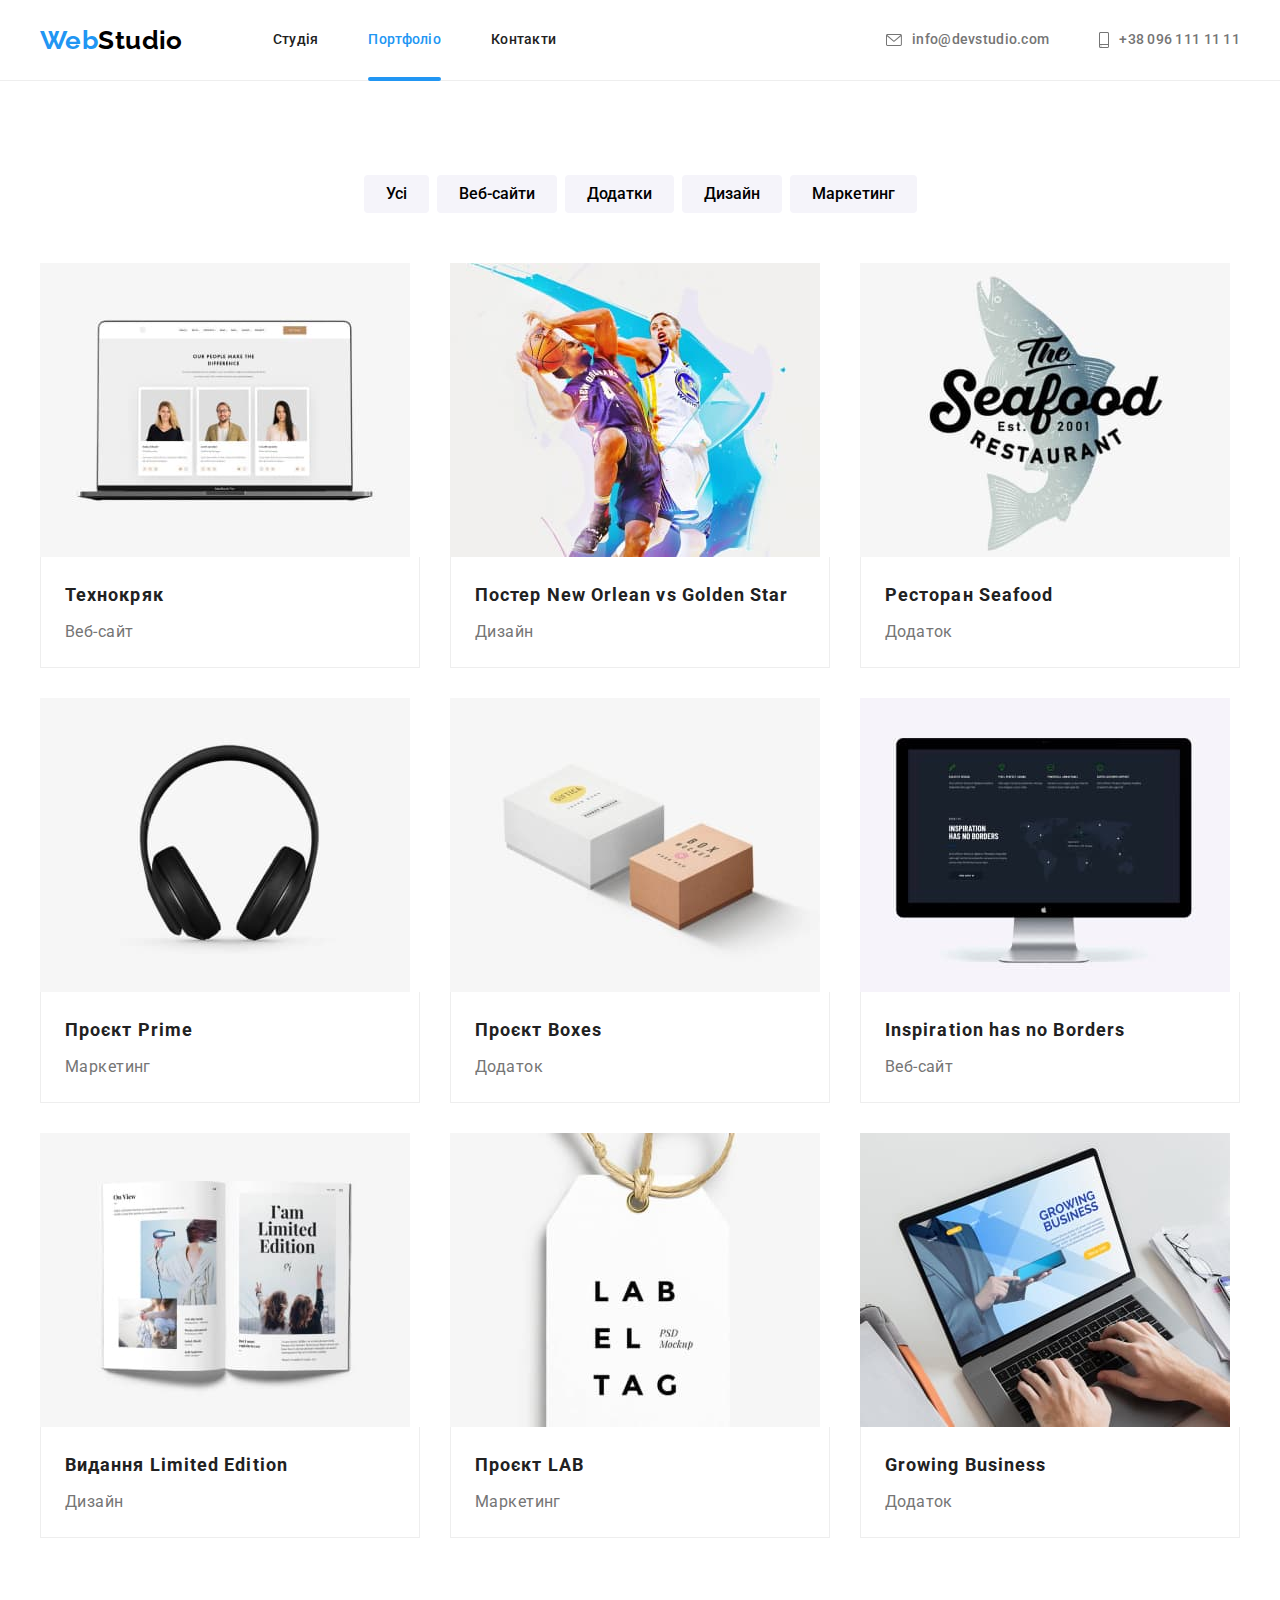
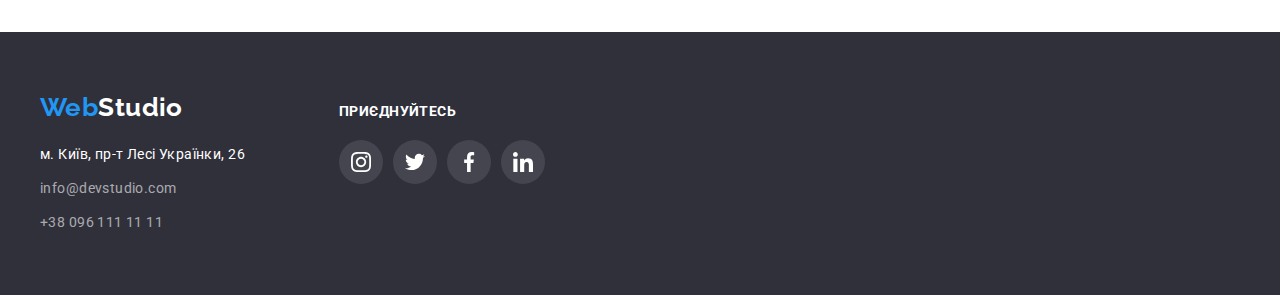
==== portfolio.html @ 65bdc704 "checkbox" ====
<!DOCTYPE html>
<html lang="uk">

<head>
    <meta charset="UTF-8">
    <meta http-equiv="X-UA-Compatible" content="IE=edge">
    <meta name="viewport" content="width=device-width, initial-scale=1.0">
    <title>Document</title>
        <link href="https://fonts.googleapis.com/css2?family=Raleway:wght@700&family=Roboto:wght@400;500;700;900&display=swap"
            rel="stylesheet">
                <link rel="stylesheet" href="https://cdnjs.cloudflare.com/ajax/libs/modern-normalize/1.1.0/modern-normalize.min.css"
                    integrity="sha512-wpPYUAdjBVSE4KJnH1VR1HeZfpl1ub8YT/NKx4PuQ5NmX2tKuGu6U/JRp5y+Y8XG2tV+wKQpNHVUX03MfMFn9Q=="
                    crossorigin="anonymous" referrerpolicy="no-referrer"/>
    <link rel="stylesheet" href="./css/style.css">
</head>

<body>
<header class="header-box">
    <div class="container main-nav">
        <nav class="nav">
            <a class="logo" href="./index.html">
                <span class="logo-color">Web</span>Studio
            </a>

            <ul class="site-nav list">
                <li class="item"><a href="./index.html" class="link">Студія</a></li>
                <li class="item"><a href="./portfolio.html" class="link current">Портфоліо</a></li>
                <li class="item"><a href="" class="link">Контакти</a></li>
            </ul>
        </nav>
        <ul class="contacts list">
            <li class="item"><a class="line" href="mailto:info@devstudio.com"><svg width="16" height="12"
                        class="contact-icons">
                        <use href="./images/icons.svg#icon-envelope"></use>
                    </svg>info@devstudio.com</a></li>
            <li class="item"><a class="line" href="tel:+380961111111"><svg width="10" height="16" class="contact-icons">
                        <use href="./images/icons.svg#icon-smartphone"></use>
                    </svg>+38 096 111 11 11</a></li>
        </ul>
    </div>
</header>

    <main>
    <section class="section">
        <div class="portfolio-section container">
        <h1 class="none">Портфоліо</h1 >
        <ul class="filter list">
            <li class="item"><button class="filter-button" type="button">Усі</button></li>
            <li class="item"><button class="filter-button" type="button">Веб-сайти</button></li>
            <li class="item"><button class="filter-button" type="button">Додатки</button></li>
            <li class="item"><button class="filter-button" type="button">Дизайн</button></li>
            <li class="item"><button class="filter-button" type="button">Маркетинг</button></li>
        </ul>

        <ul class="portfolio list">
            <li class="portfolio-card">
                <a class="portfolio-link" href="#">
                    <div class="portfolio-thumb">
                        <p class="portfolio-hover-text">Ресурс пропонує комплексні пропозиції з різним рівнем функціоналу та сервісів. Все це дозволить відвідувачу отримати
                        вичерпні відомості про компанію чи приватну особу.</p>
                <img class="portfolio-img" src="./images/img21.jpg" alt="Веб-сайт" width="370" height="294">
                    </div>
                <div class="portfolio-text">
                    <h2 class="title" >Технокряк</h2>
                <p class="type">Веб-сайт</p>
                </div>
                </a>
            </li>
            <li class="portfolio-card">
                <a class="portfolio-link" href="">
                    <div class="portfolio-thumb">
                        <p class="portfolio-hover-text">Ресурс пропонує комплексні пропозиції з різним рівнем функціоналу та сервісів. Все це дозволить відвідувачу отримати
                        вичерпні відомості про компанію чи приватну особу.</p>
                <img class="portfolio-img" src="./images/img22.jpg" alt="Два баскетболіста" width="370" height="294">
                    </div>
                <div class="portfolio-text">
                <h2 class="title" >Постер New Orlean vs Golden Star</h2>
                <p class="type">Дизайн</p>
                </div>
                </a>
            </li>
            <li class="portfolio-card">
                <a class="portfolio-link" href="">
                    <div class="portfolio-thumb">
                        <p class="portfolio-hover-text">Ресурс пропонує комплексні пропозиції з різним рівнем функціоналу та сервісів. Все це дозволить відвідувачу отримати
                        вичерпні відомості про компанію чи приватну особу.</p>
                <img class="portfolio-img" src="./images/img23.jpg" alt="Риба" width="370" height="294">
                    </div>
                <div class="portfolio-text">
                <h2 class="title" >Ресторан Seafood</h2>
                <p class="type">Додаток</p>
                </div>
                </a>
            </li>
            <li class="portfolio-card">
                <a class="portfolio-link" href="">
                    <div class="portfolio-thumb">
                        <p class="portfolio-hover-text">Ресурс пропонує комплексні пропозиції з різним рівнем функціоналу та сервісів. Все це дозволить відвідувачу отримати
                        вичерпні відомості про компанію чи приватну особу.</p>
                <img class="portfolio-img" src="./images/img24.jpg" alt="Навушники" width="370" height="294">
                    </div>
                <div class="portfolio-text">
                <h2 class="title" >Проєкт Prime</h2>
                <p class="type">Маркетинг</p>
                </div>
                </a>
            </li>
            <li class="portfolio-card">
                <a class="portfolio-link" href="">
                    <div class="portfolio-thumb">
                        <p class="portfolio-hover-text">Ресурс пропонує комплексні пропозиції з різним рівнем функціоналу та сервісів. Все це дозволить відвідувачу отримати
                        вичерпні відомості про компанію чи приватну особу.</p>
                <img class="portfolio-img" src="./images/img25.jpg" alt="Дві коробки" width="370" height="294">
                    </div>
                <div class="portfolio-text">
                <h2 class="title" >Проєкт Boxes</h2>
                <p class="type">Додаток</p>
                </div>
                </a>
            </li>
            <li class="portfolio-card">
                <a class="portfolio-link" href="">
                    <div class="portfolio-thumb">
                        <p class="portfolio-hover-text">Ресурс пропонує комплексні пропозиції з різним рівнем функціоналу та сервісів. Все це дозволить відвідувачу отримати
                        вичерпні відомості про компанію чи приватну особу.</p>
                <img class="portfolio-img" src="./images/img26.jpg" alt="Монітор компʼютера" width="370" height="294">
                    </div>
                <div class="portfolio-text">
                <h2 class="title" >Inspiration has no Borders</h2>
                <p class="type">Веб-сайт</p>
                </div>
                </a>
            </li>
            <li class="portfolio-card">
                <a class="portfolio-link" href="">
                    <div class="portfolio-thumb">
                        <p class="portfolio-hover-text">Ресурс пропонує комплексні пропозиції з різним рівнем функціоналу та сервісів. Все це дозволить відвідувачу отримати
                        вичерпні відомості про компанію чи приватну особу.</p>
                <img class="portfolio-img" src="./images/img27.jpg" alt="Книжка" width="370" height="294">
                    </div>
                <div class="portfolio-text">
                <h2 class="title" >Видання Limited Edition</h2>
                <p class="type">Дизайн</p>
                </div>
                </a>
            </li>
            <li class="portfolio-card">
                <a class="portfolio-link" href="">
                    <div class="portfolio-thumb">
                        <p class="portfolio-hover-text">Ресурс пропонує комплексні пропозиції з різним рівнем функціоналу та сервісів. Все це дозволить відвідувачу отримати
                        вичерпні відомості про компанію чи приватну особу.</p>
                <img class="portfolio-img" src="./images/img28.jpg" alt="Бірка" width="370" height="294">
                    </div>
                <div class="portfolio-text">
                <h2 class="title" >Проєкт LAB</h2>
                <p class="type">Маркетинг</p>
                </div>
                </a>
            </li>
            <li class="portfolio-card">
                <a class="portfolio-link" href="">
                    <div class="portfolio-thumb">
                        <p class="portfolio-hover-text">Ресурс пропонує комплексні пропозиції з різним рівнем функціоналу та сервісів. Все це дозволить відвідувачу отримати
                        вичерпні відомості про компанію чи приватну особу.</p>
                <img class="portfolio-img" src="./images/img29.jpg" alt="Бірка" width="370" height="294">
                    </div>
                <div class="portfolio-text">
                <h2 class="title" >Growing Business</h2>
                <p class="type">Додаток</p>
                </div>
                </a>
            </li>
        </ul>
        </div>
    </section>
    </main>
<footer class="footer-section">
    <div class="container footer">
        <div>
            <a class="logo" href="./index.html">
                <span class="logo-color">Web</span><span class="logo-color-two">Studio</span>
            </a>
            <address>
                <ul class="address list">
                    <li class="item"><a class="place" href="https://goo.gl/maps/ezj5u4Qgm3ewog677" target="_blank"
                            rel="noopener noreferrer nofollow">м. Київ, пр-т Лесі Українки, 26</a></li>
                    <li class="item"><a class="line" href="mailto:info@devstudio.com">info@devstudio.com</a></li>
                    <li class="item"><a class="line" href="tel:+380961111111">+38 096 111 11 11</a></li>
                </ul>
            </address>
        </div>
        <div class="footer-sl">
            <p class="sl-text">приєднуйтесь</p>
            <ul class="social-links-list list">
                <li class="s-links"><a class="studio-soc-link" href="#">
                        <svg width="20" height="20" class="studio-soc-icons">
                            <use href="./images/icons.svg#icon-instagram"></use>
                        </svg>
                    </a></li>
                <li class="s-links"><a class="studio-soc-link" href="#"><svg width="20" height="20"
                            class="studio-soc-icons">
                            <use href="./images/icons.svg#icon-twitter"></use>
                        </svg></a></li>
                <li class="s-links"><a class="studio-soc-link" href="#"><svg width="20" height="20"
                            class="studio-soc-icons">
                            <use href="./images/icons.svg#icon-facebook"></use>
                        </svg></a></li>
                <li class="s-links"><a class="studio-soc-link" href="#"><svg width="20" height="20"
                            class="studio-soc-icons">
                            <use href="./images/icons.svg#icon-linkedin"></use>
                        </svg></a></li>
            </ul>
        </div>
    </div>

</footer>
</body>
</html>
---- css/style.css ----
/* Колір основного тексту: color: #212121; */
/* Другий колір тексту: color: #757575; */
/* Білий: color: #FFFFFF; */
/* Другий білий: color: rgba(255, 255, 255, 0.6); */
/* Акцент: background: #2196F3; */
/* Колір фона: background: #F5F5F5; */
/* Другий колір фона background: #F5F4FA; */
/* Колір шапки: background: #FFFFFF; */

:root {
  --primary-text-color: #757575;
  --title-text-color: #212121;
  --accent-color: #2196f3;
  --white-color: #ffffff;
  --bg-color: #f5f5f5;
  --color-filter-button: #f5f4fa;
  --black: #000000;
  --button-focus: #188ce8;
  --hero-color: #2f303a;
  --color-address: rgba(255, 255, 255, 0.6);
  --border-color: #eeeeee;
  --icon-color: #afb1b8;
}

body {
  margin: 0;
  background-color: var(--white-color);
  color: var(--primary-text-color);
  font-family: Roboto, sans-serif;
  letter-spacing: 0.03em;
  font-size: 14px;
  line-height: 1.71;
}

/*Utilities */

img {
  display: block;
}

.container {
  margin-left: auto;
  margin-right: auto;
  padding-left: 15px;
  padding-right: 15px;
  width: 1200px;
}

.list {
  padding: 0;
  margin: 0;
  list-style: none;
}

/* Logo */

.logo {
  display: inherit;

  color: var(--black);
  font-family: Raleway, sans-serif;
  font-weight: 700;
  font-size: 26px;
  line-height: 1.19;
  text-decoration: none;
}

.logo-color {
  color: var(--accent-color);
}

/* Main nav */

.nav {
  display: flex;
  align-items: center;
}

.main-nav {
  display: flex;
  align-items: center;
  height: 80px;
}

.header-box {
  border-bottom: 1px solid var(--border-color);
}

/* Site nav */

.site-nav {
  display: flex;
  margin-left: 90px;
}

.site-nav .item + .item {
  margin-left: 50px;
}

.site-nav .link {
  display: block;
  padding-top: 33px;
  padding-bottom: 33px;

  color: var(--title-text-color);
  font-weight: 500;
  line-height: 1.14;
  letter-spacing: 0.02em;
  text-decoration: none;

  transition: color 250ms cubic-bezier(0.4, 0, 0.2, 1);
}

.site-nav .link:hover,
.site-nav .link:focus {
  color: var(--accent-color);
}
.site-nav .link.current {
  color: var(--accent-color);
}

.site-nav .item {
  position: relative;
}

.site-nav .current::after {
  position: absolute;
  bottom: 0;
  content: '';
  display: block;
  width: 100%;
  height: 4px;
  background-color: var(--accent-color);
  border-radius: 2px;
}
/* Contacts */

.contacts {
  display: flex;
  margin-left: auto;

  color: var(--primary-text-color);

  letter-spacing: 0.02em;
  font-style: normal;
  font-weight: 500;
  line-height: 1.14;
}

.contacts .item + .item {
  margin-left: 50px;
}

.contacts .line {
  display: flex;
  align-items: center;
  color: var(--primary-text-color);
  text-decoration: none;

  transition: color 250ms cubic-bezier(0.4, 0, 0.2, 1);
}

.contacts .line:hover,
.contacts .line:focus {
  color: var(--accent-color);
}

.contact-icons {
  fill: currentColor;
}

.contact-icons {
  margin-right: 10px;
}

/* Hero */

.hero {
  padding-bottom: 200px;
  padding-top: 200px;
  background-color: var(--hero-color);
  text-align: center;
  background-repeat: no-repeat;
  max-width: 1600px;
  background-position: center;
  margin-left: auto;
  margin-right: auto;
  background-size: cover;
  background-image: linear-gradient(to right, rgba(47, 48, 58, 0.4), rgba(47, 48, 58, 0.4)),
    url('../images/bg.jpg');
}

.hero-title {
  color: var(--white-color);

  margin-top: 0;
  margin-bottom: 30px;

  width: 696px;
  margin-left: auto;
  margin-right: auto;
  font-weight: 900;
  font-size: 44px;
  line-height: 1.36;
  text-align: center;

  letter-spacing: 0.06em;
  text-transform: uppercase;
}

button {
  font-family: inherit;
}

/* Button */

.button {
  color: var(--white-color);
  background-color: var(--accent-color);
  box-shadow: 0px 4px 4px rgba(0, 0, 0, 0.15);

  font-weight: 700;
  font-size: 16px;
  line-height: 1.88;
  letter-spacing: 0.06em;
  text-align: center;

  padding: 10px 32px;
  border-radius: 4px;
  min-width: 216px;
  border: none;
  cursor: pointer;

  transition: background-color 250ms cubic-bezier(0.4, 0, 0.2, 1);
}

.button:hover,
.button:focus {
  background-color: var(--button-focus);
}

/* Section */

.section {
  padding-top: 94px;
  padding-bottom: 94px;
}

.section-title {
  margin-top: 0;
  margin-bottom: 50px;

  color: var(--title-text-color);

  font-weight: 700;
  font-size: 36px;
  line-height: 1.16;
  text-align: center;
}

.none {
  position: absolute;
  width: 1px;
  height: 1px;
  margin: -1px;
  border: 0;
  padding: 0;

  white-space: nowrap;
  clip-path: inset(100%);
  clip: rect(0 0 0 0);
  overflow: hidden;
}

/* Features */

.features-bg {
  background-color: var(--color-filter-button);
  width: 270px;
  height: 120px;
  margin-bottom: 30px;
  display: flex;
  justify-content: center;
  align-items: center;
}

.features {
  display: flex;
  flex-wrap: wrap;
}

.features .item {
  width: 270px;
}

.features .item + .item {
  margin-left: 30px;
}

.features .title {
  margin-top: 0;
  margin-bottom: 10px;
  color: var(--title-text-color);

  font-weight: 700;
  line-height: 1.14;
  text-transform: uppercase;
}

.features .text {
  margin-top: 0;
  margin-bottom: 0;
  line-height: 1.71;
}

/* Work */

.section.work {
  padding-top: 0;
}

.work-img {
  display: flex;
}

.work-img .item + .item {
  margin-left: 30px;
}
.img-box {
  position: relative;
}

.work-img .text {
  position: absolute;
  bottom: 0;
  width: 100%;
  margin: 0;
  padding-top: 27px;
  padding-bottom: 27px;
  font-weight: 700;
  font-size: 14px;
  line-height: 1.14;
  text-align: center;
  color: var(--white-color);
  text-transform: uppercase;
  background-color: rgba(47, 48, 58, 0.8);
}

/* Command */

.command .list {
  display: flex;
}

.command img {
  margin-bottom: 30px;
}

.section.command {
  margin-bottom: 0;
  background-color: var(--color-filter-button);
}

.command .title {
  margin-top: 0;
  margin-bottom: 10px;
  color: var(--title-text-color);
  font-weight: 500;
  font-size: 16px;
  line-height: 1.18;
  text-align: center;
}

.command .post {
  margin-top: 0;
  margin-bottom: 16px;
  font-size: 16px;
  line-height: 1.18;
  text-align: center;
}

.card {
  background-color: var(--white-color);
  width: 270px;
  box-shadow: 0px 1px 3px rgba(0, 0, 0, 0.12), 0px 1px 1px rgba(0, 0, 0, 0.14),
    0px 2px 1px rgba(0, 0, 0, 0.2);
  border-radius: 0px 0px 4px 4px;
}

.card + .card {
  margin-left: 30px;
}

.command-soc-links {
  display: flex;
  align-items: center;
  justify-content: center;
  margin-bottom: 30px;
}

.command-sl-item {
  width: 44px;
  height: 44px;
}

.command-sl-item:not(:last-child) {
  margin-right: 10px;
}

.command-sl-icon {
  color: var(--icon-color);
  display: flex;
  justify-content: center;
  align-items: center;
  width: 100%;
  height: 100%;
  border-radius: 50%;
  transition: background-color 250ms cubic-bezier(0.4, 0, 0.2, 1),
    color 250ms cubic-bezier(0.4, 0, 0.2, 1);
}

.command-sl-icon:hover,
.command-sl-icon:focus {
  background-color: var(--accent-color);
  color: var(--white-color);
}

.command-soc-icons {
  fill: currentColor;
}

/* Clients */

.clients-title {
  color: var(--title-text-color);
  font-weight: 700;
  font-size: 36px;
  line-height: 42px;
  text-align: center;
  margin-top: 0;
  margin-bottom: 50px;
}

.clients-item {
  width: 170px;
  height: 92px;
}

.clients-item:not(:last-child) {
  margin-right: 30px;
}

.clients-link {
  color: var(--icon-color);
  border: 1px solid var(--icon-color);
  border-radius: 4px;
  display: flex;
  justify-content: center;
  align-items: center;
  width: 100%;
  height: 100%;

  transition: border-color 250ms cubic-bezier(0.4, 0, 0.2, 1),
    color 250ms cubic-bezier(0.4, 0, 0.2, 1);
}

.clients-link:hover,
.clients-link:focus {
  color: var(--accent-color);
  border-color: var(--accent-color);
}

.clients {
  display: flex;
  align-items: center;
  justify-content: center;
}

.clients-icon {
  fill: currentColor;
}

/* Footer */

.footer-section .logo {
  margin-bottom: 20px;
}

.address .item + .item {
  margin-top: 10px;
}

.logo-color-two {
  color: var(--white-color);
}

.footer-section {
  padding-top: 60px;
  padding-bottom: 60px;
  background-color: var(--hero-color);
}

.container.footer {
  display: flex;
  align-items: baseline;
}

.address .place {
  color: var(--white-color);

  line-height: 1.71;
  font-style: normal;
  text-decoration: none;
  transition: color 250ms cubic-bezier(0.4, 0, 0.2, 1);
}

.address .line {
  color: var(--color-address);

  line-height: 1.71;
  text-decoration: none;
  font-style: normal;
  transition: color 250ms cubic-bezier(0.4, 0, 0.2, 1);
}

.address .place:hover,
.address .place:focus,
.address .line:hover,
.address .line:focus {
  color: var(--accent-color);
}

.footer-sl {
  margin-left: 94px;
}

.sl-text {
  font-weight: 700;
  line-height: 1.14;
  text-transform: uppercase;
  color: var(--white-color);
  margin-bottom: 20px;
  margin-top: 0;
}

.social-links-list {
  display: flex;
  align-items: center;
}

.s-links {
  width: 44px;
  height: 44px;
}

.s-links:not(:last-child) {
  margin-right: 10px;
}

.studio-soc-link {
  fill: var(--white-color);
  display: flex;
  justify-content: center;
  align-items: center;
  width: 100%;
  height: 100%;
  background-color: rgba(255, 255, 255, 0.1);
  border-radius: 50%;

  transition: background-color 250ms cubic-bezier(0.4, 0, 0.2, 1);
}

.studio-soc-link:hover,
.studio-soc-link:focus {
  background-color: var(--accent-color);
}

/* Footer form */

.footer-form {
  margin-left: 93px;
}

.f-form-email {
  display: flex;
  align-items: center;
  margin-top: 20px;
}

.f-form-text {
  margin: 0;
  font-weight: 700;
  font-size: 14px;
  line-height: 16px;
  letter-spacing: 0.03em;
  text-transform: uppercase;
  color: var(--white-color);
}

.f-form-input {
  margin-right: 12px;
  width: 358px;
  background-color: transparent;
  height: 50px;
  padding-left: 16px;
  border: 1px solid rgba(255, 255, 255, 0.3);
  filter: drop-shadow(0px 4px 4px rgba(0, 0, 0, 0.15));
  border-radius: 4px;
  font-size: 16px;
  line-height: 1.25;
  letter-spacing: 0.03em;

  color: rgba(255, 255, 255, 0.6);
}

.f-form-btn {
  min-width: 200px;
  background: #2196f3;
  box-shadow: 0px 4px 4px rgba(0, 0, 0, 0.15);
  border-radius: 4px;
  border: none;
  padding: 10px 28px;
  height: 50px;

  font-weight: 700;
  font-size: 16px;
  line-height: 1.88;
  letter-spacing: 0.06em;
  color: var(--white-color);

  display: flex;
  align-items: center;
  transition: background-color 250ms cubic-bezier(0.4, 0, 0.2, 1);
}

.f-form-btn:hover,
.f-form-btn:focus {
  background-color: var(--button-focus);
}

.f-form-icon {
  margin-left: 10px;
}

/* Portfolio-section */

/* Filter */

.filter {
  display: flex;
  justify-content: center;
  margin-bottom: 50px;
}

.filter .item + .item {
  margin-left: 8px;
}

.filter-button {
  background-color: var(--color-filter-button);

  font-weight: 500;
  font-size: 16px;
  line-height: 1.62;
  border: none;
  border-radius: 4px;
  padding: 6px 22px;

  cursor: pointer;

  transition: background-color 250ms cubic-bezier(0.4, 0, 0.2, 1),
    color 250ms cubic-bezier(0.4, 0, 0.2, 1), box-shadow 250ms cubic-bezier(0.4, 0, 0.2, 1);
}

.filter-button:hover,
.filter-button:focus {
  color: var(--white-color);
  background-color: var(--accent-color);
  box-shadow: 0px 3px 1px rgba(0, 0, 0, 0.1), 0px 1px 2px rgba(0, 0, 0, 0.08),
    0px 2px 2px rgba(0, 0, 0, 0.12);
}

/* Portfolio */

a {
  text-decoration: none;
}

.portfolio .title {
  margin-bottom: 4px;
  margin-top: 0;
  color: var(--title-text-color);

  font-weight: 700;
  font-size: 18px;
  line-height: 2;
  letter-spacing: 0.06em;
}

.portfolio .type {
  color: var(--primary-text-color);
  margin-top: 0;
  margin-bottom: 20px;

  font-size: 16px;
  line-height: 1.88;
}

.portfolio {
  display: flex;
  flex-wrap: wrap;
}

.portfolio-card {
  flex-basis: calc((100% - 60px) / 3);
  margin-right: 30px;
  margin-bottom: 30px;
}

.portfolio-link {
  display: block;

  transition: box-shadow 250ms cubic-bezier(0.4, 0, 0.2, 1);
}

.portfolio-thumb {
  position: relative;
  overflow: hidden;
}

.portfolio-link:hover .portfolio-hover-text,
.portfolio-link:focus .portfolio-hover-text {
  transform: translateY(0);
}

.portfolio-hover-text {
  font-size: 18px;
  line-height: 28px;
  color: var(--white-color);
  background-color: rgba(33, 150, 243, 0.9);
  position: absolute;
  top: 0;
  left: 0;
  width: 100%;
  height: 100%;
  padding: 63px 24px;
  margin: 0;
  transform: translateY(100%);
  transition: transform 250ms cubic-bezier(0.4, 0, 0.2, 1);
}

.portfolio-link:hover,
.portfolio-link:focus {
  box-shadow: 0px 1px 1px rgba(0, 0, 0, 0.12), 0px 4px 4px rgba(0, 0, 0, 0.06),
    1px 4px 6px rgba(0, 0, 0, 0.16);
}

.portfolio-card:nth-child(3n) {
  margin-right: 0;
}

.portfolio-card:nth-last-child(-n + 3) {
  margin-bottom: 0;
}

.portfolio-text {
  border: 1px solid var(--border-color);
  border-top: none;
  padding-left: 24px;
  padding-right: 24px;
  padding-top: 20px;
}

/* Modal */

.backdrop {
  position: fixed;
  top: 0;
  left: 0;
  width: 100%;
  height: 100%;
  background-color: rgba(0, 0, 0, 0.2);

  opacity: 1;
  transition: opacity 250ms cubic-bezier(0.4, 0, 0.2, 1);
}

.backdrop.is-hidden {
  opacity: 0;
  pointer-events: none;
  visibility: hidden;
}

.backdrop.is-hidden .modal {
  transform: translate(-50%, -50%) scale(0.9);
}

.modal {
  padding: 40px;
  min-height: 581px;
  min-width: 528px;

  border-radius: 4px;
  background-color: #fff;

  position: absolute;
  top: 50%;
  left: 50%;
  transform: translate(-50%, -50%) scale(1);
  transition: transform 250ms cubic-bezier(0.4, 0, 0.2, 1);
}

.modal-btn {
  position: absolute;
  right: 8px;
  top: 8px;
  width: 30px;
  height: 30px;
  background: var(--white-color);
  border: 1px solid rgba(0, 0, 0, 0.1);
  border-radius: 50%;
  display: flex;
  justify-content: center;
  align-items: center;
  cursor: pointer;
}

.modal-icon {
  transition: fill 250ms cubic-bezier(0.4, 0, 0.2, 1);
}

.modal-btn:hover,
.modal-btn:focus {
  fill: var(--accent-color);
}

/* Form */

textarea {
  resize: none;
}

.form {
  width: 448px;
}

.form-text {
  margin-top: 0;
  margin-bottom: 12px;
  color: var(--title-text-color);
  font-weight: 700;
  font-size: 20px;
  line-height: 23px;
  text-align: center;
  letter-spacing: 0.03em;
}

.form-field {
  display: flex;
  flex-direction: column;
  position: relative;
  font-size: 12px;
  line-height: 1.16;
  letter-spacing: 0.01em;
}

.form-field:not(:first-child) {
  margin-top: 10px;
}

.form-input {
  margin-top: 4px;
  padding-top: 11px;
  padding-bottom: 11px;
  padding-left: 42px;
  border: 1px solid rgba(33, 33, 33, 0.2);
  border-radius: 4px;
  cursor: pointer;
  transition: border 250ms cubic-bezier(0.4, 0, 0.2, 1);
}

/* .checkbox {
  margin-left: auto;
  margin-right: auto;
  margin-top: 20px;
} */

.checkbox {
  position: absolute;
  width: 1px;
  height: 1px;
  margin: -1px;
  border: 0;
  padding: 0;

  white-space: nowrap;
  clip-path: inset(100%);
  clip: rect(0 0 0 0);
  overflow: hidden;
}

.checkbox-icon {
  display: inline-block;
  width: 16px;
  height: 15px;
  border: 2px solid var(--title-text-color);
  border-radius: 4px;
  margin-right: 8px;
}

.checkbox:checked + .checkbox-icon {
  background-image: url('../images/icons.svg#icon-check');
  border-color: transparent;
  background-color: #188ce8;
  background-size: contain;
  background-origin: border-box;
}
.checkbox-lable {
  display: flex;
  align-items: center;
  margin-top: 20px;
}

.comment {
  margin-top: 4px;
  padding: 12px 16px;
  border: 1px solid rgba(33, 33, 33, 0.2);
  border-radius: 4px;
  height: 120px;
  transition: border 250ms cubic-bezier(0.4, 0, 0.2, 1);
}

.policy-link {
  text-decoration-line: underline;
  color: var(--accent-color);
  cursor: pointer;
}

.form-btn {
  color: var(--white-color);
  font-weight: 700;
  font-size: 16px;
  line-height: 1.88;
  display: flex;
  align-items: center;
  text-align: center;
  letter-spacing: 0.06em;

  background: var(--accent-color);
  box-shadow: 0px 4px 4px rgba(0, 0, 0, 0.15);
  border-radius: 4px;
  border: none;

  min-width: 200px;
  padding: 10px 52px;
  cursor: pointer;
  margin-left: auto;
  margin-right: auto;
  margin-top: 30px;
  transition: background-color 250ms cubic-bezier(0.4, 0, 0.2, 1);
}

.form-btn:hover,
.form-btn:focus {
  background-color: var(--button-focus);
}

.form-icon {
  position: absolute;
  left: 12px;
  top: 75%;
  transform: translateY(-75%);
  cursor: pointer;
  transition: fill 250ms cubic-bezier(0.4, 0, 0.2, 1);
}

.form-input:focus ~ .form-icon,
.form-input:hover ~ .form-icon {
  fill: var(--accent-color);
}

.form-input:focus,
.comment:focus,
.form-input:hover,
.comment:hover {
  border: 1px solid var(--accent-color);
}
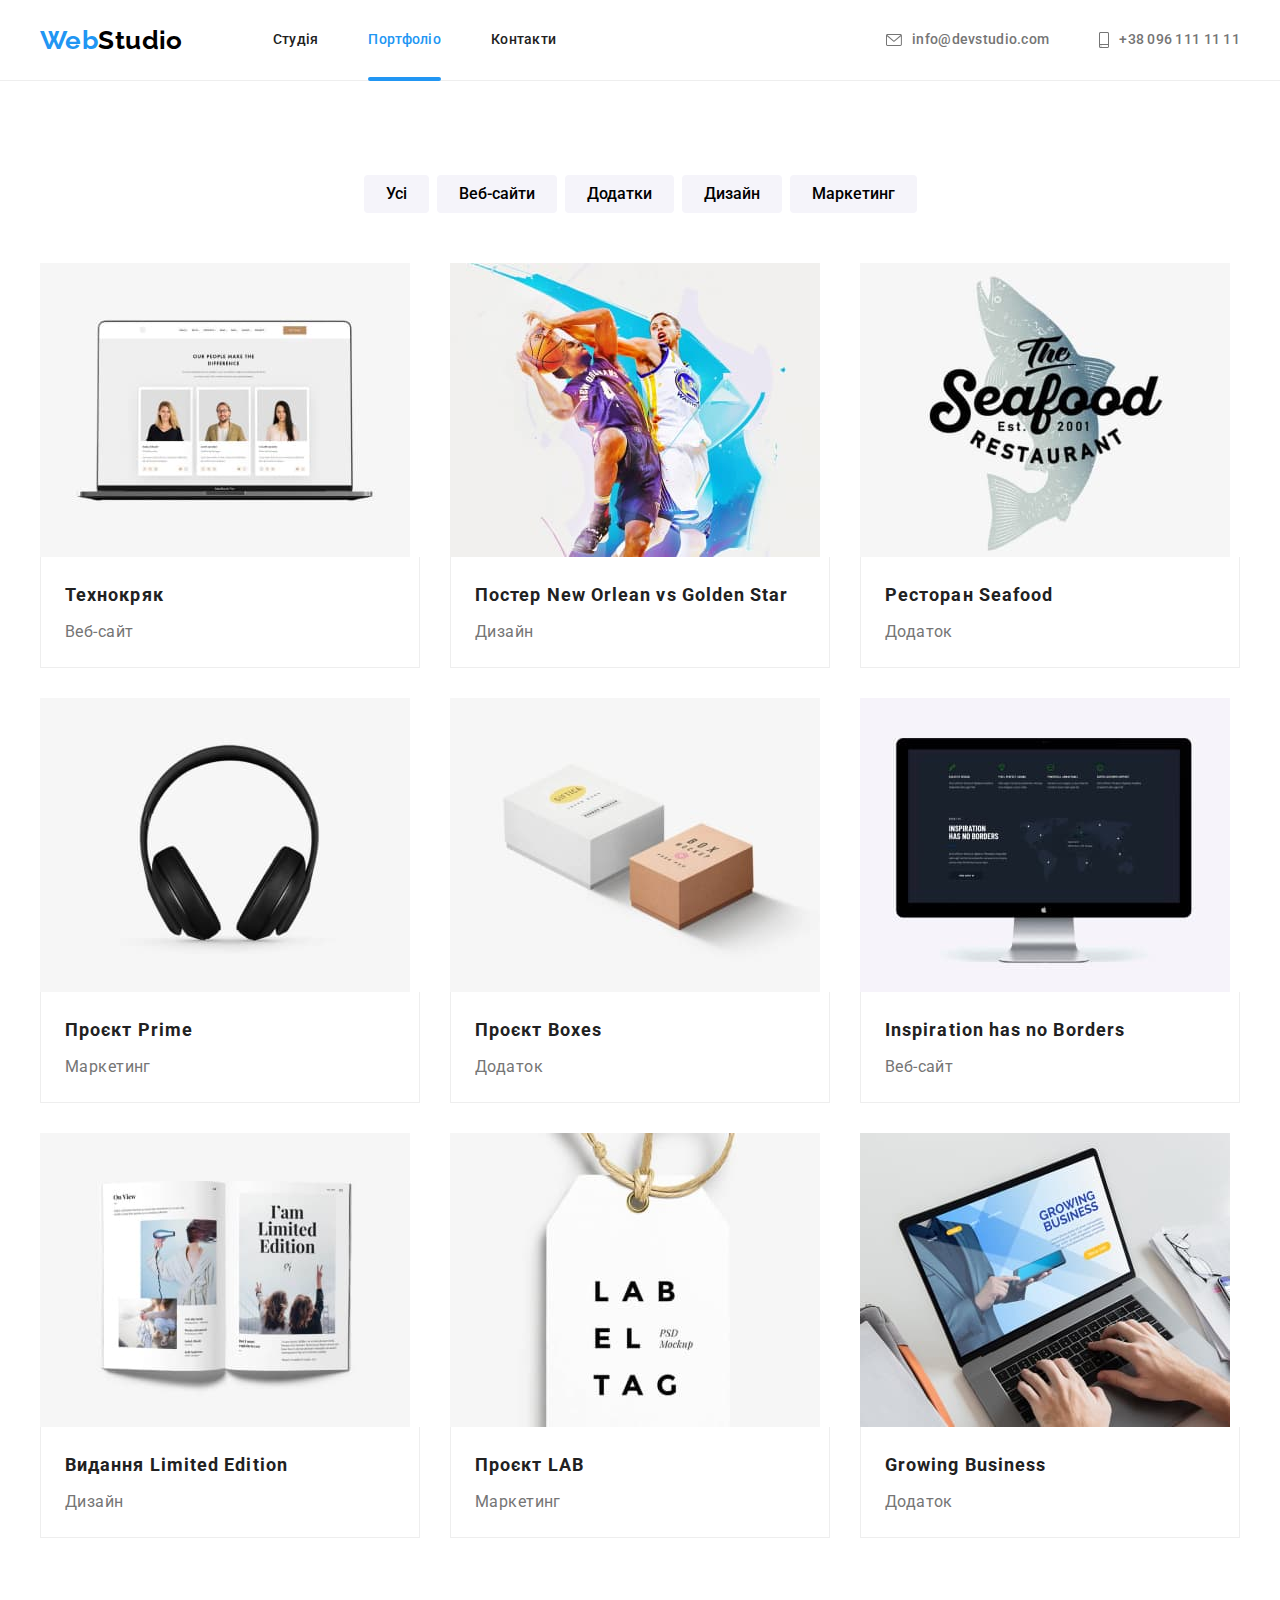
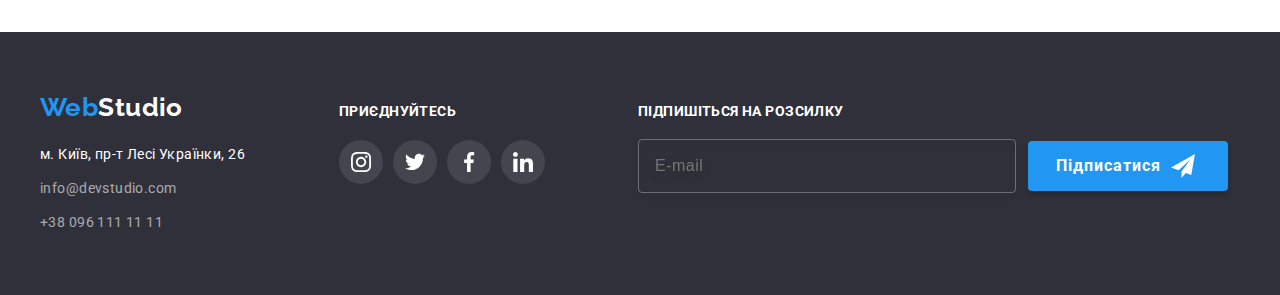
==== commit aa34a92b: "footer" ====
--- a/portfolio.html
+++ b/portfolio.html
@@ -211,8 +211,17 @@
                         </svg></a></li>
             </ul>
         </div>
+        <form class="footer-form">
+            <p class="f-form-text">Підпишіться на розсилку</p>
+            <div class="f-form-email">
+                <input class="f-form-input" type="email" name="email" id="email" placeholder="E-mail">
+                <button class="f-form-btn" type="submit">Підписатися<svg class="f-form-icon" width="24" height="24">
+                        <use href="./images/icons.svg#icon-send"></use>
+                    </svg></button>
+
+            </div>
+        </form>
     </div>
-
 </footer>
 </body>
 </html>